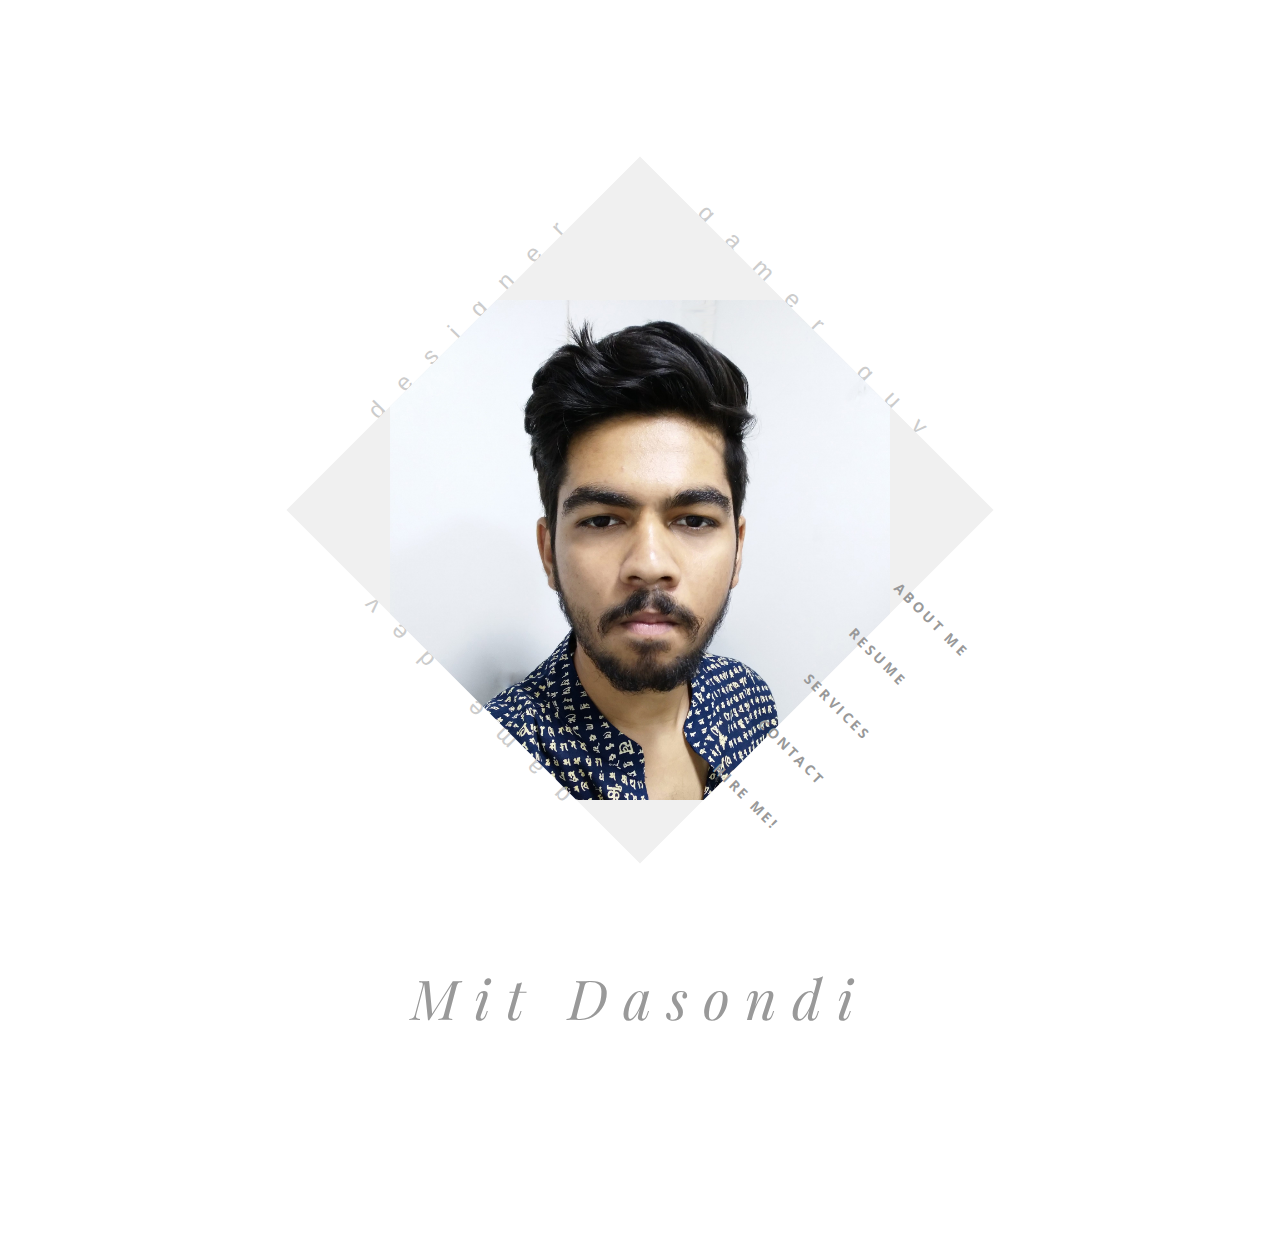
==== index.html @ fe257eea "web developement" ====
<!DOCTYPE html>
<html class='no-js' >

	<head>
		<meta charset="utf-8">
		<meta http-equiv="X-UA-Compatible" content="IE=edge">
		<meta name="viewport" content="width=device-width, initial-scale=1">
		<!-- The above 3 meta tags *must* come first in the head; any other head content must come *after* these tags -->
		<link rel="shortcut icon" type="image/ico" href="img/icon.ico"/>

		<title>Mit</title>

		<!--[if lt IE 9]>
		  <script src="//html5shim.googlecode.com/svn/trunk/html5.js"></script>
		<![endif]-->

		<link rel='stylesheet' type='text/css' href='bootstrap/css/bootstrap.min.css' >
		<link rel='stylesheet' type='text/css' href='css/ionicons.min.css' >

		<link rel='stylesheet' type='text/css' href='css/owl.carousel.css' >
		<link rel='stylesheet' type='text/css' href='css/owl.theme.css' >
		<link rel='stylesheet' type='text/css' href='css/owl.transitions.css' >
		<link rel='stylesheet' type='text/css' href='css/magnific-popup.css' >
		<link rel='stylesheet' type='text/css' href='css/style.css' >
		<link rel='stylesheet' type='text/css' href='css/color-default.css' >


	</head>

	<body>

		<!--=============================================================================
			Preloader
		===============================================================================-->
		<div id='preloader' >
			<div class='loader' >
				<img src='img/load.gif' alt='symp' >
			</div>
		</div>



		<!--=============================================================================
			Main Wrapper
		===============================================================================-->
		<div id='wrapper' >

			<!--=============================================================================
				Front Section
			===============================================================================-->
			<section class='front-section' >

				<div class='container' >


					<div class='transition-mask' ></div>


					<div class='front-person-img' >

						<!--person's image-->
						<img src='img/1.jpg' alt='Symp' >
						<!--/person's image-->

					</div>

					<!--person's titles-->
					<div class='front-person-titles' >

						<!--title1-->
						<span class='t1' >
							Designer
						</span>
						<!--/title1-->

						<!--title2-->
						<span class='t2' >
							Gamer guy
						</span>
						<!--/title2-->

						<!--title3-->
						<span class='t3' >
							game dev
						</span>
						<!--/title3-->

					</div>
					<!--/person's titles-->

					<nav class='front-person-links' >

						<!--
							navigation links, data-section attribute points towards the section with id to be opened.
						-->

						<ul>

							<li>
								<a href='#' data-section='about' >About Me</a>
							</li>

							<li>
								<a href='#' data-section='resume' >Resume</a>
							</li>

							<li>
								<a href='#' data-section='services' >Services</a>
							</li>

							<!--
							<li>
								<a href='#' data-section='portfolio' >Portfolio</a>
							</li>
						-->


							<li>
								<a href='tel:+919558655755' >Contact</a>
							</li>

							<li>
								<a href='mailto:mitdasondi@ymail.com' >Hire Me!</a>
							</li>

						</ul>

					</nav>



					<div class='front-heading text-center' >

						<h2>
							Mit Dasondi
						</h2>



					</div>


				</div>

			</section>
			<!--=============================================================================
				/Front Section
			===============================================================================-->

			<!--=============================================================================
				About Section
			===============================================================================-->
			<section id='about' class='about-section section' >

				<div class='basic-info section-block' >

					<div class='container' >

						<div class='section-header text-center' >

							<h2>Basic Info About Me</h2>

							<!--divider-->
							<div class='divider-draft center' ></div>
							<!--/divider-->


						</div>

						<div class='row' >

							<div class='col-md-4' >
								<div class='about-person-img' >

									<img src='img/1.jpg' alt='symp'>

								</div>

							</div>


							<div class='col-md-8 about-info' >




								<p>
									My primary object is to work in a challenging environment demanding all my skills and efforts where I can apply the knowledge, talents and ideas showing my integrity, honesty, commitment and excellence; participating enthusiastically in activities that promote the continuous success and learning.
								</p>

								<div class='clearfix' ></div>


								<ul class='info-list' >

									<li>
										<div class='inner' >
											<h4>Name</h4>
											<p>Mit Dasondi</p>
										</div>
									</li>
									<li>
										<div class='inner' >
											<h4>Age</h4>
											<p>21 Years</p>
										</div>
									</li>
									<li>
										<div class='inner' >
											<h4>Website</h4>
											<p>you are currently on!</p>
										</div>
									</li>
									<li>
										<div class='inner' >
											<h4>Hometown</h4>
											<p>Dharampur</p>
										</div>
									</li>



								</ul>

								<a href='mailto:mitdasondi@ymail' class='symp-btn' >Hire Me For Work</a>

								<a href='https://drive.google.com/file/d/1sa4VsZcx4-qO3NcAzPfPkveryilPaoWG/view?usp=sharing' class='symp-btn link-btn' ><i class='ion-ios-download' ></i>Download Resume</a>

							</div>



						</div>




					</div>


				</div>

				<div class='about-icons section-block' >

					<div class='container' >

						<div class='row' >

							<div class='col-md-3' >
								<div class='service' >

									<div class='icon' >
										<i class='ion-ios-lightbulb' ></i>
									</div>

									<div class='content' >

										<h4>Creative</h4>

										<p>

										</p>

									</div>

								</div>
							</div>

							<div class='col-md-3' >
								<div class='service' >

									<div class='icon' >
										<i class='ion-trophy' ></i>
									</div>

									<div class='content' >

										<h4>Winner</h4>

										<p>

										</p>

									</div>

								</div>
							</div>

							<div class='col-md-3' >
								<div class='service' >

									<div class='icon' >
										<i class='ion-ios-glasses' ></i>
									</div>

									<div class='content' >

										<h4>Smart</h4>

										<p>

										</p>

									</div>

								</div>
							</div>

							<div class='col-md-3' >
								<div class='service' >

									<div class='icon' >
										<i class='ion-ios-bolt' ></i>
									</div>

									<div class='content' >

										<h4>Powerful</h4>

										<p>

										</p>

									</div>

								</div>
							</div>



							<div class='col-md-3' >
								<div class='service' >

									<div class='icon' >
										<i class='ion-help-buoy' ></i>
									</div>

									<div class='content' >

										<h4>Helper</h4>

										<p>

										</p>

									</div>

								</div>
							</div>

							<div class='col-md-3' >
								<div class='service' >

									<div class='icon' >
										<i class='ion-happy' ></i>
									</div>

									<div class='content' >

										<h4>Intelligent</h4>

										<p>

										</p>

									</div>

								</div>
							</div>

							<div class='col-md-3' >
								<div class='service' >

									<div class='icon' >
										<i class='ion-ios-game-controller-b' ></i>
									</div>

									<div class='content' >

										<h4>Gamer</h4>

										<p>

										</p>

									</div>

								</div>
							</div>

							<div class='col-md-3' >
								<div class='service' >

									<div class='icon' >
										<i class='ion-ios-pulse-strong' ></i>
									</div>

									<div class='content' >

										<h4>Healthy</h4>

										<p>

										</p>

									</div>

								</div>
							</div>




						</div>


					</div>
				</div>

				<div class='funfacts-block section-block' data-stellar-background-ratio='.2' >



					<div class='container' >



						<div class='row' >

							<div class='col-md-3 col-sm-6 funfact' >
								<div class='content' >
									<h4>2</h4>
									<p>Awards Won</p>
								</div>
							</div>

							<div class='col-md-3 col-sm-6 funfact' >
								<div class='content' >
									<h4>4</h4>
									<p>Happy Customers</p>
								</div>
							</div>

							<div class='col-md-3 col-sm-6 funfact' >
								<div class='content' >
									<h4>6</h4>
									<p>Projects Done</p>
								</div>
							</div>

							<div class='col-md-3 col-sm-6 funfact' >
								<div class='content' >
									<h4>42+</h4>
									<p>Games Played</p>
								</div>
							</div>

						</div>

					</div>

				</div>



				<div class='footer bg-lightgray section-block' >

					<div class='container' >

						<div class='row' >

							<div class='col-xs-6 text-left' >
								<h4>Mit Dasondi</h4>
							</div>

							<div class='col-xs-6 text-right' >
								<ul class='footer-social' >
									<li>
										<a href='https://www.facebook.com/mit.dasondi.7' >
											<i class='ion-social-facebook' ></i>
										</a>
									</li>
									<li>
										<a href='https://twitter.com/Mit_dasondi' >
											<i class='ion-social-twitter' ></i>
										</a>
									</li>
									<li>
										<a href='https://www.linkedin.com/in/mit-d-528670113/' >

											<i class='ion-social-linkedin' ></i>
										</a>
									</li>
									<li>
										<a href='https://www.instagram.com/mitdasondi/' >
											<i class='ion-social-instagram' ></i>
										</a>
									</li>
								</ul>
							</div>

						</div>


					</div>

				</div>


			</section>
			<!--=============================================================================
				/About Section
			===============================================================================-->

			<!--=============================================================================
				Resume Section
			===============================================================================-->
			<section id='resume' class='resume-section section' >

				<div class='container' >
					<div class='row' >
						<div class='col-md-6 col-md-offset-3' >
							<div class='section-header text-center' >

								<h2 class='animate text-over-block' >My Resume</h2>

								<!--divider-->
								<div class='divider-draft center' ></div>
								<!--/divider-->


							</div>
						</div>
					</div>
				</div>

				<div class='timeline-block section-block' >
					<div class='container' >
						<ul class='timeline' >

							<li class='timeline-header' >
								<h4>Education</h4>
							</li>

							<li>

								<div class='timeline-desc' >

									<h4>2012</h4>

								</div>

								<div class='timeline-content' >

									<h4>Secondary School Education (10th)</h4>
									<span>Gujarat Secondary & Higher Secondary Board </span>

									<p>
										(85.69%)
									</p>

								</div>

							</li>

							<li class='inverse' >

								<div class='timeline-desc' >

									<h4>2015</h4>

								</div>

								<div class='timeline-content' >

									<h4>Higher Secondary Education (12th) </h4>
									<span>Gujarat Secondary & Higher Secondary Board </span>

									<p>
										 77.56 %
									</p>

								</div>

							</li>

							<li>

								<div class='timeline-desc' >

									<h4>2015 - curr.</h4>

								</div>

								<div class='timeline-content' >

									<h4>Bachelor's of Engineering</h4>
									<span>Gujarat Technological Technology University</span>

									<p>
										7.3 cgpa
									</p>

								</div>

							</li>


							<li class='timeline-header' >
								<h4>Experience</h4>
							</li>


							<li>

								<div class='timeline-desc' >

									<h4>2015</h4>

								</div>

								<div class='timeline-content' >

									<h4>Web Designer & Developer</h4>
									<a href='http://abhisheckfurniture.net16.net'>
									<span >abhishekfurniture.net16.net</span></a>

									<p>

									</p>

								</div>

							</li>

							<li class='inverse' >

								<div class='timeline-desc' >

									<h4>2016</h4>

								</div>

								<div class='timeline-content' >

									<h4>game designing</h4>
									<span>forsmallproject</span>

									<p>

									</p>

								</div>

							</li>

							<li>

								<div class='timeline-desc' >

									<h4>2017</h4>

								</div>

								<div class='timeline-content' >

									<h4>Graphic designing</h4>
									<span>@forsmallproject</span>

								<p>

								</p>

							</div>
						</li>

						<li class='inverse' >

							<div class='timeline-desc' >

								<h4>2017-2018</h4>

							</div>

							<div class='timeline-content' >

								<h4>Graphic Designing and video editing</h4>
								<span>for instagram pages</span>

								<p>

								</p>

							</div>

						</li>

						<li>

							<div class='timeline-desc' >

								<h4>2018</h4>

							</div>

							<div class='timeline-content' >

								<h4>T-shitrt designing</h4>
								<p>(graphic designing)</p>
								<span>for instagram page</span>

							<p>

							</p>

						</div>
					</li>

					<li class='inverse' >

						<div class='timeline-desc' >

							<h4>2018-2019</h4>

						</div>

						<div class='timeline-content' >

							<h4>Game designing and Development</h4>
							<p>for last year project on UE4!!!</p><span>also won the best project award of 2019 (Sarjan'19)</span>

							<p>

							</p>

						</div>

					</li>

					<li>
					<div class='timeline-desc' >

						<h4>2019(feb-may)</h4>

					</div>

					<div class='timeline-content' >

						<h4>graphic designing</h4>
						<p>Made posters and visiting cards for clients</p>
						<span>learningcurve of my minimal designs</span>

					<p>

					</p>

				</div>
			</li>

			<li class='inverse' >

				<div class='timeline-desc' >

					<h4>2019(jun-sep)</h4>

				</div>

				<div class='timeline-content' >

					<h4>Web designing and Development</h4>
					<p>currently hired for <a href="">Techcrest</a></p><span>at the edge of finishig my website!!</span>

					<p>

					</p>

				</div>

			</li>



							<!--changes-->

							<!-- here-->
						</ul>
					</div>
				</div>

				<div class='hobbies-block bg-lightgray section-block' >
					<div class='container' >

						<div class='section-header text-center' >
							<h2 class='animate text-over-block' >My Hobbies</h2>
							<!--divider-->
							<div class='divider-draft center' ></div>
							<!--/divider-->
						</div>

						<div class='row' >

							<div class='col-md-2 col-sm-4 col-xs-6' >

								<div class='hobby' >

									<div class='icon' >
										<i class='ion-ios-game-controller-b' ></i>
									</div>

									<h4>Gaming</h4>

								</div>

							</div>

							<div class='col-md-2 col-sm-4 col-xs-6' >

								<div class='hobby' >

									<div class='icon' >
										<i class='ion-ios-book' ></i>
									</div>

									<h4>Reading</h4>

								</div>

							</div>

							<div class='col-md-2 col-sm-4 col-xs-6' >

								<div class='hobby' >

									<div class='icon' >
										<i class='ion-ios-chatboxes' ></i>
									</div>

									<h4>Chat</h4>

								</div>

							</div>

							<div class='col-md-2 col-sm-4 col-xs-6' >

								<div class='hobby' >

									<div class='icon' >
										<i class='ion-ios-musical-notes' ></i>
									</div>

									<h4>Music</h4>

								</div>

							</div>

							<div class='col-md-2 col-sm-4 col-xs-6' >

								<div class='hobby' >

									<div class='icon' >
										<i class='ion-ios-color-filter' ></i>
									</div>

									<h4>Art stuff</h4>

								</div>

							</div>

							<div class='col-md-2 col-sm-4 col-xs-6' >

								<div class='hobby' >

									<div class='icon' >
										<i class='ion-mouse' ></i>
									</div>

									<h4>Scroll on internet</h4>

								</div>

							</div>



						</div>



					</div>
				</div>

				<div class='skills-block section-block' >

					<div class='container' >

						<div class='section-header text-center' >
							<h2 class='animate text-over-block' >My Skills</h2>

							<!--divider-->
							<div class='divider-draft center' ></div>
							<!--/divider-->

						</div>


						<div class='row' >

							<div class='col-md-6' >

								<div class='skill' >

									<h4>HTML/CSS</h4>

									<div class='skill-bar' data-percent='90' >
										<div class='bar' >
											<div class='percent' >90%</div>
										</div>
									</div>

								</div>

								<div class='skill' >

									<h4>php</h4>

									<div class='skill-bar' data-percent='50' >
										<div class='bar' >
											<div class='percent' >50%</div>
										</div>
									</div>

								</div>

								<div class='skill' >

									<h4>Game designing</h4>

									<div class='skill-bar' data-percent='70' >
										<div class='bar' >
											<div class='percent' >70%</div>
										</div>
									</div>

								</div>



							</div>

							<div class='col-md-6' >

								<div class='skill' >

									<h4>c c++ c#</h4>

									<div class='skill-bar' data-percent='70' >
										<div class='bar' >
											<div class='percent' >70%</div>
										</div>
									</div>

								</div>

								<div class='skill' >

									<h4>Graphic designing</h4>

									<div class='skill-bar' data-percent='85' >
										<div class='bar' >
											<div class='percent' >85%</div>
										</div>
									</div>

								</div>

								<div class='skill' >

									<h4>Leadership</h4>

									<div class='skill-bar' data-percent='95' >
										<div class='bar' >
											<div class='percent' >95%</div>
										</div>
									</div>

								</div>



							</div>



						</div>

					</div>

				</div>

				<div class='footer bg-lightgray section-block' >

					<div class='container' >

						<div class='row' >

							<div class='col-xs-6 text-left' >
								<h4>Mit Dasondi</h4>
							</div>

							<div class='col-xs-6 text-right' >
								<ul class='footer-social' >
									<li>
										<a href='https://www.facebook.com/mit.dasondi.7' >
											<i class='ion-social-facebook' ></i>
										</a>
									</li>
									<li>
										<a href='https://twitter.com/Mit_dasondi' >
											<i class='ion-social-twitter' ></i>
										</a>
									</li>
									<li>
										<a href='https://www.linkedin.com/in/mit-d-528670113/' >

											<i class='ion-social-linkedin' ></i>
										</a>
									</li>
									<li>
										<a href='https://www.instagram.com/mitdasondi/' >
											<i class='ion-social-instagram' ></i>
										</a>
									</li>
								</ul>
							</div>

						</div>


					</div>

				</div>


					</div>

				</div>


			</section>
			<!--=============================================================================
				/Resume Section
			===============================================================================-->


			<!--=============================================================================
				Services Section
			===============================================================================-->
			<section id='services' class='services-section section' >

				<div class='container' >
					<div class='row' >
						<div class='col-md-6 col-md-offset-3' >
							<div class='section-header main-title text-center' >

								<h2 class='animate text-over-block' >My Services</h2>

								<!--divider-->
								<div class='divider-draft center' ></div>
								<!--/divider-->

								<p>
									I provide <b>high quality</b> services. My services that I provide are listed below. Hope you will like them.
								</p>

							</div>
						</div>
					</div>
				</div>

				<div class='services-block section-block' >

					<div class='container' >

						<div class='row' >

							<div class='col-md-3' >
								<div class='service' >
									<div class='icon' >
										<i class='ion-ios-camera' ></i>
									</div>

									<div class='content' >

										<h4>Photography and video editing</h4>

										<p>

										</p>

									</div>
								</div>
							</div>

							<div class='col-md-3' >
								<div class='service' >
									<div class='icon' >
										<i class='ion-code' ></i>
									</div>

									<div class='content' >

										<h4>Coding</h4>

										<p>

										</p>

									</div>
								</div>
							</div>

							<div class='col-md-3' >
								<div class='service' >
									<div class='icon' >
										<i class='ion-ios-lightbulb' ></i>
									</div>

									<div class='content' >

										<h4>Creative graphic designing </h4>

										<p>

										</p>

									</div>
								</div>
							</div>

							<div class='col-md-3' >
								<div class='service' >
									<div class='icon' >
										<i class='ion-ios-monitor' ></i>
									</div>

									<div class='content' >

										<h4>Web Design and Development</h4>

										<p>

										</p>

									</div>
								</div>
							</div>

						</div>

						<div class='row' >

							<div class='col-md-3' >
								<div class='service' >
									<div class='icon' >
										<i class='ion-ios-game-controller-b' ></i>
									</div>

									<div class='content' >

										<h4>Game Designing and Development</h4>

										<p>

										</p>

									</div>
								</div>
							</div>

							<div class='col-md-3' >
								<div class='service' >
									<div class='icon' >
										<i class='ion-ios-speedometer-outline' ></i>
									</div>

									<div class='content' >

										<h4>UI/UX</h4>

										<p>

										</p>

									</div>
								</div>
							</div>

							<div class='col-md-3' >
								<div class='service' >
									<div class='icon' >
										<i class='ion-ios-lightbulb' ></i>
									</div>

									<div class='content' >

										<h4>Digital Art and character Drawing</h4>

										<p>

										</p>

									</div>
								</div>
							</div>

							<div class='col-md-3' >
								<div class='service' >
									<div class='icon' >
										<i class='ion-ios-information' ></i>
									</div>

									<div class='content' >

										<h4>sit back and talk about things ;)</h4>

										<p>

										</p>

									</div>
								</div>
							</div>

						</div>

					</div>

				</div>


				<div class='process-block bg-lightgray section-block' >
					<div class='container' >

						<div class='section-header text-center' >
							<h2>Work Process</h2>
							<!--divider-->
							<div class='divider-draft center' ></div>
							<!--/divider-->
						</div>

						<div class='row' >

							<div class='col-md-3' >

								<div class='process' >

									<div class='number' >
										<span>01</span>
									</div>

									<div class='content' >

										<h4>Design</h4>

										<p>

										</p>

									</div>

								</div>

							</div>

							<div class='col-md-3' >

								<div class='process' >

									<div class='number' >
										<span>02</span>
									</div>

									<div class='content' >

										<h4>Develop</h4>

										<p>

										</p>

									</div>

								</div>

							</div>

							<div class='col-md-3' >

								<div class='process' >

									<div class='number' >
										<span>03</span>
									</div>

									<div class='content' >

										<h4>Publish</h4>

										<p>

										</p>

									</div>

								</div>

							</div>

							<div class='col-md-3' >

								<div class='process last' >

									<div class='number' >
										<span>04</span>
									</div>

									<div class='content' >

										<h4>Enjoy</h4>

										<p>

										</p>

									</div>

								</div>

							</div>



						</div>

					</div>
				</div>



				<div class='footer bg-lightgray section-block' >

					<div class='container' >

						<div class='row' >

							<div class='col-xs-6 text-left' >
								<h4>Mit Dasondi</h4>
							</div>

							<div class='col-xs-6 text-right' >
								<ul class='footer-social' >
									<li>
										<a href='https://www.facebook.com/mit.dasondi.7' >
											<i class='ion-social-facebook' ></i>
										</a>
									</li>
									<li>
										<a href='https://twitter.com/Mit_dasondi' >
											<i class='ion-social-twitter' ></i>
										</a>
									</li>
									<li>
										<a href='https://www.linkedin.com/in/mit-d-528670113/' >

											<i class='ion-social-linkedin' ></i>
										</a>
									</li>
									<li>
										<a href='https://www.instagram.com/mitdasondi/' >
											<i class='ion-social-instagram' ></i>
										</a>
									</li>
								</ul>
							</div>

						</div>


					</div>

				</div>

			</section>
			<!--=============================================================================
				/Services Section
			===============================================================================-->


			<!--=============================================================================
				Portfolio Section
			===============================================================================-->
			<section id='portfolio' class='portfolio-section section' >

				<div class='portfolio-block section-block' >

					<div class='container' >

						<div class='row' >
							<div class='col-md-6 col-md-offset-3' >

								<div class='section-header text-center' >

									<h2 class='animate text-over-block' >Portfolio</h2>

									<!--divider-->
									<div class='divider-draft center' ></div>
									<!--/divider-->

									<p>
										Check out my works. :)
									</p>

								</div>

							</div>
						</div>

						<div id='portfolio-filters' >
							<ul>
								<li>
									<a href='#' data-group='all' class='active' >All</a>
								</li>
								<li>
									<a href='#' data-group='web' >Web</a>
								</li>
								<li>
									<a href='#' data-group='tech' >Tech</a>
								</li>
								<li>
									<a href='#' data-group='photography' >Photography</a>
								</li>
							</ul>
						</div>

						<div id='portfolio-grid' class='portfolio-items' >

							<div class='item' data-groups='["all","web","photography"]' >
								<div class='inner' >

									<img alt='symp' src='bw/2.jpg' >

									<div class='caption' >

										<div class='caption-inner' >

											<h4>Project Title</h4>

											<ul class='links' >

												<li>
													<a href='work.html' >
														<i class='ion-ios-plus-empty' ></i>
													</a>
												</li>

												<li>
													<a href='img/portfolio/1.jpg' class='image-link' >
														<i class='ion-ios-search' ></i>
													</a>
												</li>

											</ul>

										</div>


									</div>

								</div>
							</div>

							<div class='item' data-groups='["all","photography","tech"]' >
								<div class='inner' >

									<img alt='symp' src='bw/2.jpg' >

									<div class='caption' >

										<div class='caption-inner' >

											<h4>Project Title</h4>

											<ul class='links' >

												<li>
													<a href='work.html' >
														<i class='ion-ios-plus-empty' ></i>
													</a>
												</li>

												<li>
													<a href='img/portfolio/2.jpg' class='image-link' >
														<i class='ion-ios-search' ></i>
													</a>
												</li>

											</ul>

										</div>


									</div>

								</div>
							</div>

							<div class='item' data-groups='["all","web","tech"]' >
								<div class='inner' >

									<img alt='symp' src='bw/3.jpg' >

									<div class='caption' >

										<div class='caption-inner' >

											<h4>Project Title</h4>

											<ul class='links' >

												<li>
													<a href='work.html' >
														<i class='ion-ios-plus-empty' ></i>
													</a>
												</li>

												<li>
													<a href='img/portfolio/3.jpg' class='image-link' >
														<i class='ion-ios-search' ></i>
													</a>
												</li>

											</ul>

										</div>


									</div>

								</div>
							</div>

							<div class='item' data-groups='["all","web"]' >
								<div class='inner' >

									<img alt='symp' src='bw/4.jpg' >

									<div class='caption' >

										<div class='caption-inner' >

											<h4>Project Title</h4>

											<ul class='links' >

												<li>
													<a href='work.html' >
														<i class='ion-ios-plus-empty' ></i>
													</a>
												</li>

												<li>
													<a href='img/portfolio/4.jpg' class='image-link' >
														<i class='ion-ios-search' ></i>
													</a>
												</li>

											</ul>

										</div>


									</div>

								</div>
							</div>

							<div class='item' data-groups='["all","tech"]' >
								<div class='inner' >

									<img alt='symp' src='bw/5.jpg' >

									<div class='caption' >

										<div class='caption-inner' >

											<h4>Project Title</h4>

											<ul class='links' >

												<li>
													<a href='work.html' >
														<i class='ion-ios-plus-empty' ></i>
													</a>
												</li>

												<li>
													<a href='img/portfolio/5.jpg' class='image-link' >
														<i class='ion-ios-search' ></i>
													</a>
												</li>

											</ul>

										</div>


									</div>

								</div>
							</div>

							<div class='item' data-groups='["all","photography"]' >
								<div class='inner' >

									<img alt='symp' src='bw/6.jpg' >

									<div class='caption' >

										<div class='caption-inner' >

											<h4>Project Title</h4>

											<ul class='links' >

												<li>
													<a href='work.html' >
														<i class='ion-ios-plus-empty' ></i>
													</a>
												</li>

												<li>
													<a href='img/portfolio/6.jpg' class='image-link' >
														<i class='ion-ios-search' ></i>
													</a>
												</li>

											</ul>

										</div>


									</div>

								</div>
							</div>

							<div class='item' data-groups='["all","web"]' >
								<div class='inner' >

									<img alt='symp' src='bw/7.jpg' >

									<div class='caption' >

										<div class='caption-inner' >

											<h4>Project Title</h4>

											<ul class='links' >

												<li>
													<a href='work.html' >
														<i class='ion-ios-plus-empty' ></i>
													</a>
												</li>

												<li>
													<a href='img/portfolio/7.jpg' class='image-link' >
														<i class='ion-ios-search' ></i>
													</a>
												</li>

											</ul>

										</div>


									</div>

								</div>
							</div>

							<div class='item' data-groups='["all","tech"]' >
								<div class='inner' >

									<img alt='symp' src='bw/8.jpg' >

									<div class='caption' >

										<div class='caption-inner' >

											<h4>Project Title</h4>

											<ul class='links' >

												<li>
													<a href='work.html' >
														<i class='ion-ios-plus-empty' ></i>
													</a>
												</li>

												<li>
													<a href='img/portfolio/8.jpg' class='image-link' >
														<i class='ion-ios-search' ></i>
													</a>
												</li>

											</ul>

										</div>


									</div>

								</div>
							</div>

							<div class='item' data-groups='["all","photography"]' >
								<div class='inner' >

									<img alt='symp' src='bw/1.jpg' >

									<div class='caption' >

										<div class='caption-inner' >

											<h4>Black and white</h4>

											<ul class='links' >

												<li>
													<a href='work.html' >
														<i class='ion-ios-plus-empty' ></i>
													</a>
												</li>

												<li>
													<a href='bw/1.jpg' class='image-link' >
														<i class='ion-ios-search' ></i>
													</a>
												</li>

											</ul>

										</div>


									</div>

								</div>
							</div>



						</div>

					</div>

				</div>


								<div class='footer bg-lightgray section-block' >

									<div class='container' >

										<div class='row' >

											<div class='col-xs-6 text-left' >
												<h4>Mit Dasondi</h4>
											</div>

											<div class='col-xs-6 text-right' >
												<ul class='footer-social' >
													<li>
														<a href='https://www.facebook.com/mit.dasondi.7' >
															<i class='ion-social-facebook' ></i>
														</a>
													</li>
													<li>
														<a href='https://twitter.com/Mit_dasondi' >
															<i class='ion-social-twitter' ></i>
														</a>
													</li>
													<li>
														<a href='https://www.linkedin.com/in/mit-d-528670113/' >

															<i class='ion-social-linkedin' ></i>
														</a>
													</li>
													<li>
														<a href='https://www.instagram.com/mitdasondi/' >
															<i class='ion-social-instagram' ></i>
														</a>
													</li>
												</ul>
											</div>

										</div>


									</div>

								</div>
			</section>
			<!--=============================================================================
				/Portfolio Section
			===============================================================================-->







			<!--close button-->
			<div class='close-btn' >
				<span></span>
				<span></span>
			</div>
			<!--/close button-->


		</div>
		<!--=============================================================================
			/Main Wrapper
		===============================================================================-->


		<!--=============================================================================
			JavaScript Files
		===============================================================================-->
		<script src='js/jquery.min.js' ></script>
		<script src='js/jquery.stellar.min.js' ></script>
		<script src='js/modernizr.js' ></script>
		<script src='js/owl.carousel.min.js' ></script>
		<script src='js/jquery.shuffle.min.js' ></script>
		<script src='js/jquery.magnific-popup.min.js' ></script>
		<script src='js/validator.min.js' ></script>
		<script src='js/smoothscroll.js' ></script>
		<script src='js/script.js' ></script>



	</body>

</html>
---- css/style.css ----
/*=======================================================================
	
	Item Name 		|		Symp - Responsive One Page VCard/Resume Template
	
	Author Name		|		Noman Ali Samejo
	
-------------------------------------------------------------------------
	CSS Structure
-------------------------------------------------------------------------
	
	01- General CSS
	02- Preloader
	03- Front Section
	04- About Section
	05- Resume Section
	06- Services Section
	07- Blog Section
	08- Portfolio Section
	09- Contact Section
	10- Work Page
	11- Single Post Page
	12- Responsive CSS
	
	*Colors are in separate files.
	
=======================================================================*/






/*Importing Google Fonts */
@import url(https://fonts.googleapis.com/css?family=Raleway:400,700,600,300|Playfair+Display:700italic,400italic|Crimson+Text:400italic,600italic|Open+Sans:400,700);

/*=======================================================================
	General CSS
=======================================================================*/
*{
	margin:0;
	padding:0;
	outline:none;
	font-family: Open Sans, sans-serif;
}
h1, h2, h3, h4, h5, h6,
.h1, .h2, .h3, .h4, .h5, .h6{
	font-weight:bold;
	font-family: Raleway, sans-serif;
}
::-webkit-scrollbar{
	height:10px;
	width:10px;
	background:#FFF;
}
::-webkit-scrollbar-thumb{
	background:#BBB;
	border:solid 2px #FFF;
}
::-webkit-scrollbar-thumb:hover{
	background:#888;
}
::-moz-scrollbar{
	height:10px;
	width:10px;
	background:#FFF;
}
::-moz-scrollbar-thumb{
	background:#BBB;
	border:solid 2px #FFF;
}
::-moz-scrollbar-thumb:hover{
	background:#888;
}
img{
	max-width:100%;
}
.parallax{
	background-size:cover;
}
body.section-show{
	overflow:hidden;
}
body a.close-btn,
body.section-show .close-btn{
	opacity:1;
	z-index:100;
	-webkit-transition:opacity .4s 1.2s ease, background .3s ease;
	-moz-transition:opacity .4s 1.2s ease, background .3s ease;
	transition:opacity .4s 1.2s ease, background .3s ease;
	overflow:hidden;
}
.close-btn{
	position:fixed;
	height:64px;
	width:64px;
	cursor:pointer;
	display:block;
	top:18px;
	right:18px;
	opacity:0;
	z-index:-99;
}
.close-btn > span{
	height:3px;
	width:40px;
	background:#BBB;
	position:absolute;
	top:50%;
	left:50%;
	margin-left:-20px;
	margin-top:-1.5px;
}
.close-btn > span:before{
	content: ' ';
	position:absolute;
	top:0;
	width:0;
	height:inherit;
	background:#B7A389;
}
.close-btn > span:nth-of-type(1){
	-webkit-transform:rotate(45deg);
	-moz-transform:rotate(45deg);
	-ms-transform:rotate(45deg);
	-o-transform:rotate(45deg);
	transform:rotate(45deg);
}
.close-btn > span:nth-of-type(2){
	-webkit-transform:rotate(-45deg);
	-moz-transform:rotate(-45deg);
	-ms-transform:rotate(-45deg);
	-o-transform:rotate(-45deg);
	transform:rotate(-45deg);
}
.close-btn > span:nth-of-type(1):before{
	left:0;
}
.close-btn > span:nth-of-type(2):before{
	right:0;
}
.close-btn:hover > span{
	background:transparent;
}
.close-btn:hover > span:before{
	-webkit-transition:all .3s ease;
	-moz-transition:all .3s ease;
	transition:all .3s ease;
	width:100%;
}
.close-btn:hover > span:nth-of-type(2):before{
	-webkit-transition-delay:.3s;	
	-moz-transition-delay:.3s;	
	transition-delay:.3s;	
}
.section-header h2{
	font-size:32px;
	letter-spacing:6px;
	color:#333;
	margin-top:0;
	margin-bottom:35px;
	font-weight:300;
}
.section-header p{
	margin-top:30px;
	line-height:1.7em;
	color:#8A8A8A;
	font-size:16px;
}
#wrapper{
	overflow-x:hidden;
}
.front-section{
	background:#FFF;
}
.section{
	position:fixed;
	left:0;
	right:0;
	top:0;
	bottom:0;
	border:solid 4px #BBB;
	padding-top:100px;
	z-index:-9;
	background:#FFF;
	overflow-y:auto;
	opacity:0;
	visibility:hidden;
	transition: all .3s ease;
}
body.section-show .section.active{
	-webkit-transition:opacity .4s 1.2s ease;
	-moz-transition:opacity .4s 1.2s ease;
	transition:opacity .4s 1.2s ease;
	z-index:99;
	opacity:1;
	visibility:visible;
}
.bg-lightgray{
	background:#F5F5F5;
}
.footer{
	padding:30px 0;
	background:#FFF;
	border-top:solid 1px #F0F0F0;
}
.footer h4{
	font-size:18px;
	letter-spacing:4px;
	margin:0;
	margin-top:3.5px;
	font-style:italic;
	font-family:'Playfair Display', serif;
	color:#999;
}
.footer-social{
	margin:0;
	padding:0;
	list-style:none;
	font-size:0;
}
.footer-social > li{
	display:inline-block;
	*display:inline;
	*zoom:1;
	margin-left:30px;
}
.footer-social > li > a{
	text-decoration:none;
	height:26px;
	width:26px;
	line-height:26px;
	vertical-align:middle;
	-webkit-transform:rotate(45deg);
	-moz-transform:rotate(45deg);
	-ms-transform:rotate(45deg);
	-o-transform:rotate(45deg);
	transform:rotate(45deg);
	-webkit-transition:all .3s ease-in-out;
	-moz-transition:all .3s ease-in-out;
	transition:all .3s ease-in-out;
	display:block;
	text-align:center;
	color:#BBB;
	background:#F0F0F0;
	font-size:0;
}
.footer-social > li > a > i{
	-webkit-transform:rotate(-45deg);
	-moz-transform:rotate(-45deg);
	-ms-transform:rotate(-45deg);
	-o-transform:rotate(-45deg);
	transform:rotate(-45deg);
	display:inline-block;
	*display:inline;
	*zoom:1;
	line-height:inherit;
	width:inherit;
	height:inherit;
	vertical-align:middle;
}
.footer-social > li > a > i:before{
	font-size:14px;
	line-height:1em;
	vertical-align:middle;
}
.footer-social > li > a:hover{
	background:#B7A389;
	color:#FFF;
}
.section-block > .container,
.section-block{
	position:relative;
}
.section-block{
	overflow:hidden;
}

/*=======================================================================
	Preloader
=======================================================================*/
.js #preloader{
	position:fixed;
	top:0;
	left:0;
	right:0;
	bottom:0;
	background:#FFF;
	z-index:199;
	-webkit-transition:all .5s ease;
	-moz-transition:all .5s ease;
	transition:all .5s ease;
}
.js #preloader .loader{
	position:absolute;
	top:50%;
	left:50%;
	-webkit-transform:translate(-50%, -50%);	
	-moz-transform:translate(-50%, -50%);	
	-ms-transform:translate(-50%, -50%);	
	-o-transform:translate(-50%, -50%);	
	transform:translate(-50%, -50%);	
}
.js body.loaded #preloader{
	-webkit-transform:scale(.6) translateY(-100%);
	-moz-transform:scale(.6) translateY(-100%);
	-ms-transform:scale(.6) translateY(-100%);
	-o-transform:scale(.6) translateY(-100%);
	transform:scale(.6) translateY(-100%);
	opacity:0;
	visibility:hidden;
	z-index:-1;
}
.no-js #preloader{
	display:none;
}

.divider-draft{
	position:relative;
	height:2px;
	background:#333;
	width:40px;
	display:block;
	margin:15px 0;
}
.divider-draft:before,
.divider-draft:after{
	content: ' ';
	width:25px;
	height:1px;
	background:#333;
	position:absolute;
	left:0;
}
.divider-draft.center{
	margin:auto;
}
.divider-draft.center:before,
.divider-draft.center:after{
	right:0;
	margin:auto;
}
.divider-draft:before{
	top:-6px;
}
.divider-draft:after{
	bottom:-6px;
}

/*=======================================================================
	Front Section
=======================================================================*/
body.section-show .transition-mask{
	position:absolute;
	top:260px;
	height:500px;
	width:500px;
	left:0;
	right:0;
	margin:auto;
	z-index:22;
	transform:rotate(45deg);
	overflow:hidden;
	-webkit-animation: fill2 .8s .4s both ease;
	-moz-animation: fill2 .8s .4s both ease;
	animation: fill2 .8s .4s both ease;
}
body .transition-mask:before{
	content: ' ';
	position:absolute;
	bottom:0;
	right:0;
	height:100%;
	width:100%;
}
body.section-show .transition-mask:before{
	-webkit-animation: fill .4s both ease;
	-moz-animation: fill .4s both ease;
	animation: fill .4s both ease;
	background:#CCC;
}

@-webkit-keyframes fill2{
	0%{
		transform:rotate(45deg);
	}
	100%{
		z-index:50;
		transform:rotate(0deg);
		height:100%;
		width:100%;
		top:0;
		bottom:auto;
	}
}
@keyframes fill2{
	0%{
		-webkit-transform:rotate(45deg);
		-moz-transform:rotate(45deg);
		-ms-transform:rotate(45deg);
		-o-transform:rotate(45deg);
		transform:rotate(45deg);
	}
	100%{
		z-index:50;
		-webkit-transform:rotate(0deg);
		-moz-transform:rotate(0deg);
		-ms-transform:rotate(0deg);
		-o-transform:rotate(0deg);
		transform:rotate(0deg);
		height:100%;
		width:100%;
		top:0;
		bottom:auto;
	}
}



@-webkit-keyframes fill{
	0%{
		width:0%;
	}
	100%{
		width:100%;
	}
}

@keyframes fill{
	0%{
		width:0%;
	}
	100%{
		width:100%;
	}
}



.front-section{
	padding-top:60px;
	padding-bottom:200px;
	position:relative;
}
.front-heading{
	text-align:center;
	margin-top:190px;
}
.front-heading > h2{
	font-size:55px;
	font-weight:lighter;
	letter-spacing:15px;
	position:relative;
	position:relative;
	line-height:1em;
	display:inline-block;
	*display:inline;
	*zoom:1;
	z-index:10;
	color:#999;
	font-family: 'Playfair Display', serif;
	font-style:italic;
}

.front-person-img{
	width:500px;
	height:500px;
	overflow:hidden;
	background:#F0F0F0;
	position:relative;
	z-index:15;
	-webkit-transition:height .5s .3s ease, transform .5s .8s ease;
	-moz-transition:height .5s .3s ease, transform .5s .8s ease;
	transition:height .5s .3s ease, transform .5s .8s ease;
	margin:200px auto;
	margin-bottom:0;
	-webkit-transform:rotate(45deg);
	-moz-transform:rotate(45deg);
	-ms-transform:rotate(45deg);
	-o-transform:rotate(45deg);
	transform:rotate(45deg);
	border-radius:0;
}
.front-person-img > img{
	max-width:100%;
	vertical-align:bottom;
	-webkit-transform:rotate(-45deg) translateY(40px);
	-moz-transform:rotate(-45deg) translateY(40px);
	-ms-transform:rotate(-45deg) translateY(40px);
	-o-transform:rotate(-45deg) translateY(40px);
	transform:rotate(-45deg) translateY(40px);
}

.front-person-titles{
	position:relative;
	z-index:10;
	height:500px;
	width:500px;
	margin:auto;
	margin-top:-500px;
	-webkit-transform:rotate(45deg);
	-moz-transform:rotate(45deg);
	-ms-transform:rotate(45deg);
	-o-transform:rotate(45deg);
	transform:rotate(45deg);
}
.front-person-titles > span{
	position:absolute;
	z-index:5;
	display:block;
	width:100%;
	font-family:Hind, sans-serif;
	color:#CCC;
	text-align:center;
	font-size:24px;
	letter-spacing:25px;
	line-height:1em;
	text-transform:lowercase;
}
.front-person-titles > .t1{
	left:5px;
	bottom:0;
	-webkit-transform:rotate(-90deg) translateY(-100%);
	-moz-transform:rotate(-90deg) translateY(-100%);
	-ms-transform:rotate(-90deg) translateY(-100%);
	-o-transform:rotate(-90deg) translateY(-100%);
	transform:rotate(-90deg) translateY(-100%);
	-webkit-transform-origin:0% 0%;
	-moz-transform-origin:0% 0%;
	-ms-transform-origin:0% 0%;
	-o-transform-origin:0% 0%;
	transform-origin:0% 0%;
}
.front-person-titles > .t2{
	top:5px;
	left:0;
	-webkit-transform:translateY(-100%);
	-moz-transform:translateY(-100%);
	-ms-transform:translateY(-100%);
	-o-transform:translateY(-100%);
	transform:translateY(-100%);
}
.front-person-titles > .t3{
	left:0;
	bottom:5px;
	-webkit-transform:translateY(100%) rotate(180deg);
	-moz-transform:translateY(100%) rotate(180deg);
	-ms-transform:translateY(100%) rotate(180deg);
	-o-transform:translateY(100%) rotate(180deg);
	transform:translateY(100%) rotate(180deg);
}


.front-person-links{
	margin:auto;
	width:500px;
	height:500px;
	margin-top:-500px;
	z-index:25;
	-webkit-transform: rotate(45deg);
	-moz-transform: rotate(45deg);
	-ms-transform: rotate(45deg);
	-o-transform: rotate(45deg);
	transform: rotate(45deg);
	position:relative;
}

.front-person-links > ul > li{
	display:block;
}
.front-person-links > ul{
	font-size:0;
	z-index:99;
	position:absolute;
	text-align:left;
	white-space:nowrap;
	left:100%;
	top:50%;
	-webkit-transform:translateY(-50%);
	-moz-transform:translateY(-50%);
	-ms-transform:translateY(-50%);
	-o-transform:translateY(-50%);
	transform:translateY(-50%);
	margin:0;
	padding:0;
	list-style:none;
	margin-left:-15px;
}
.front-person-links > ul > li > a{
	font-weight:bold;
	display:block;
	font-size:14px;
	padding:25px 0;
	cursor:pointer;
	-webkit-transition:all .3s ease;
	-moz-transition:all .3s ease;
	transition:all .3s ease;
	position:relative;
	color:#999;
	text-align:left;
	text-transform:uppercase;
	letter-spacing:3px;
	text-decoration:none;
	line-height:1em;
}
.front-person-links > ul > li > a:before,
.front-person-links > ul > li > a:after{
	content: ' ';
	height:6px;
	width:15px;
	background:#CCC;
	display:inline-block;
	*display:inline;
	*zoom:1;
	vertical-align:middle;
	margin-right:15px;
	font-size:0;
	-webkit-transition:all .3s ease;
	-moz-transition:all .3s ease;
	transition:all .3s ease;
	display:none;
}
.front-person-links > ul > li > a:after{
	margin-left:15px;
	margin-right:0;
	display:none;
}
.front-person-links > ul > li > a:hover{
	color:#B7A389;
}
.front-person-links > ul > li > a:hover:after,
.front-person-links > ul > li > a:hover:before{
	width:25px;
	background:#999;
}


/*=======================================================================
	About Section
=======================================================================*/
.about-section{
	padding-top:0;
}
.about-icons{
	padding-top:110px;
	padding-bottom:0px;
}
.basic-info{
	padding-top:100px;
	padding-bottom:100px;
	position:relative;
	border-bottom:solid 1px #F0F0F0;
}
.basic-info .section-header{
	margin-bottom:80px;
}
.about-info > p{
	line-height:1.8em;
	margin-top:-.4em;
}
.about-person-img{
	text-align:center;
}
.about-person-img > img{
	max-width:100%;
}
.info-list{
	list-style:none;
	padding:0;
	margin:0;
	position:relative;
	z-index:10;
	margin-top:20px;
	margin-bottom:60px;
}
.info-list:before,
.info-list:after{
	content:' ';
	display:table;
}
.info-list:after{
	clear:both;
}
.info-list > li{
	margin-bottom:20px;
	float:left;
	width:25%;
}
.info-list > li > .inner{
	padding:15px 0;
}
.info-list > li > *{
	line-height:1em;
	margin:0;
}
.info-list > li > .inner > h4{
	font-size:13px;
	letter-spacing:4px;
	margin-right:16px;
	margin-bottom:8px;
	display:block;
	color:#333;
}
.info-list > li > .inner > p{
	font-size:16px;
	color:#777;
	display:block;
}
.funfacts-block{
	padding-top:60px;
	padding-bottom:20px;
	background-image:url(../img/bg-funfacts.jpg);
	background-size:cover;
	background-attachment:fixed;
}
.funfact{
	position:relative;
	text-align:center;
	margin-bottom:40px;
}
.funfact:after{
	content: ' ';
	position:absolute;
	height:16px;
	width:16px;
	right:-10px;
	top:50%;
	margin-top:-10px;
	border:solid 1px #FFF;
	-webkit-transform:rotate(45deg);
	-moz-transform:rotate(45deg);
	-ms-transform:rotate(45deg);
	-o-transform:rotate(45deg);
	transform:rotate(45deg);
	opacity:.4;
	filter:Alpha(opacity=40);
}
.funfact:last-of-type:after{
	display:none;
}
@media (max-width: 992px){
	.funfact:nth-of-type(2):after{
		display:none;
	}	
}
@media (max-width: 768px){
	.funfact:after{
		display:none;
	}	
}

.funfact > .content > h4{
	margin:0;
	color:#FFF;
	font-size:55px;
	margin-bottom:5px;
}
.funfact > .content > p{
	color:#FFF;
	letter-spacing:2px;
	margin-bottom:0;
	font-size:13px;
	opacity:.8;
}
.testimonials-block{
	padding:100px 0;
}
.testimonials-block .section-header{
	margin-bottom:45px;
}
.testimonials-slider{
	position:relative;
}
.testimonial{
	text-align:center;
}
.testimonial > p{
	font-size:22px;
	line-height:1.6em;
	color:#777;
	font-family:crimson text, serif;
	font-weight:lighter;
	font-style:italic;
}
.testimonial > .author{
	margin-top:45px;
}
.testimonial > .author > h4{
	margin:0;
	text-transform:uppercase;
	letter-spacing:2px;
	font-size:14px;
}
.testimonial > .author > p{
	color:#777;
}
.testimonials-slider .owl-controls{
	margin-top:27px;
}
.testimonials-slider .owl-controls > .owl-pagination > .owl-page > span{
	height:16px;
	width:16px;
	border-radius:0;
	border:solid 1px #B7A389;
	-webkit-transform:rotate(-45deg);
	-moz-transform:rotate(-45deg);
	-ms-transform:rotate(-45deg);
	-o-transform:rotate(-45deg);
	transform:rotate(-45deg);
	margin:11px;
	background:transparent;
	opacity:.6;
	-webkit-transition:all .3s ease;
	-moz-transition:all .3s ease;
	transition:all .3s ease;
}
.testimonials-slider .owl-controls > .owl-pagination > .owl-page.active > span,
.testimonials-slider .owl-controls > .owl-pagination > .owl-page:hover > span{
	background:#B7A389;
	opacity:.8;
}
.testimonials-slider .owl-controls > .owl-pagination > .owl-page.active > span{
	opacity:1;
}
/*=======================================================================
	Resume Section
=======================================================================*/
.timeline-block{
	padding-bottom:100px;
}
.timeline-block .timeline{
	padding-bottom:90px;
	margin-top:100px;
}
.timeline{
	position:relative;
	list-style:none;
	margin:0;
}
.timeline:before{
	content: ' ';
	position:absolute;
	top:0;
	left:50%;
	margin-left:-1px;
	height:100%;
	width:2px;
	background:#BBB;
	border-radius: 0 0 5px 5px;
}
.timeline > li:before,
.timeline > li:after{
	content: ' ';
	display:table;
}
.timeline > li:after{
	clear:both;
}
.timeline > li > .timeline-desc{
	float:right;
}
.timeline > li > .timeline-desc > h4{
	font-size:14px;
	letter-spacing:2px;
	margin-top:0;
}
.timeline > li > .timeline-content{
	float:left;
	text-align:right;
	position:relative;
}
.timeline > li.inverse > .timeline-content{
	float:right;
	text-align:left;
}
.timeline > li.inverse > .timeline-desc{
	float:left;
	text-align:right;
}
.timeline > li{
	margin:70px 0;
	position:relative;
}
.timeline > li:not(.timeline-header):before{
	content: ' ';
	position:absolute;
	top:0;
	left:50%;
	height:11px;
	width:11px;
	-webkit-transform:translateX(-50%) rotate(45deg);
	-moz-transform:translateX(-50%) rotate(45deg);
	-ms-transform:translateX(-50%) rotate(45deg);
	-o-transform:translateX(-50%) rotate(45deg);
	transform:translateX(-50%) rotate(45deg);
	background:#B7A389;
}
.timeline > li > div{
	width:50%;
	padding:0 35px;
}
.timeline > li > .timeline-content > h4{
	margin-top:0;
	margin-bottom:7px;
	letter-spacing:2px;
	font-size:20px;
}
.timeline > li > .timeline-content > span{
	display:block;
	margin-bottom:15px;
	color:#BBB;
}
.timeline > li > .timeline-content > p{
	margin:0;
	line-height:1.7em;
	color:#777;
}
.timeline > li.timeline-header{
	background:#FFF;
	position:relative;
	z-index:10;
	text-align:center;
	margin-bottom:100px;
	margin-top:100px;
}
.timeline > li.timeline-header > h4{
	font-weight:bold;
	text-transform:uppercase;
	font-size:16px;
	display:inline-block;
	*display:inline;
	*zoom:1;
	position:relative;
	margin:0;
	letter-spacing:4px;
}
.timeline > li.timeline-header:first-of-type{
	margin-top:0;
}
.timeline > li.timeline-header > h4:before,
.timeline > li.timeline-header > h4:after{
	content: ' ';
	display:block;
	height:2px;
	background:#BBB;
	margin:0 -5px;
	margin-top:8px;
}
.timeline > li.timeline-header > h4:before{
	margin-top:0;
	margin-bottom:8px;
}
@media (max-width:992px){
	.timeline > li:before,
	.timeline:before{
		display:none;
	}
	.timeline > li > .timeline-desc{
		opacity:.5;
		text-align:right;
		float:left;
	}
	.timeline > li.inverse > .timeline-desc{
		text-align:left;
		float:right;
	}
	.timeline > li > div{
		width:85%;
		float:none;
		display:block;
		margin-left:auto;
		margin-right:auto;
	}
	.timeline > li > .timeline-content{
		text-align:right;
	}
}
.hobbies-block{
	padding-top:100px;
	padding-bottom:30px;
}
.hobbies-block .section-header{
	margin-bottom:100px;
}
.hobby{
	position:relative;
	text-align:center;
	margin-bottom:70px;
	-webkit-transition:all .3s ease-in-out;
	-moz-transition:all .3s ease-in-out;
	transition:all .3s ease-in-out;
}
.hobby > .icon{
	font-size:0;
	background:#B7A389;
	color:#FFF;
	-webkit-transform:rotate(45deg);
	-moz-transform:rotate(45deg);
	-ms-transform:rotate(45deg);
	-o-transform:rotate(45deg);
	transform:rotate(45deg);
	width:80px;
	height:80px;
	line-height:80px;
	margin:auto;
	margin-bottom:40px;
	-webkit-transition:all .3s ease-in-out;
	-moz-transition:all .3s ease-in-out;
	transition:all .3s ease-in-out;
	position:relative;
	top:0;
}
.hobby:hover > .icon{
	top:-15px;
}
.hobby > .icon > i{
	display:block;
	height:inherit;
	width:inherit;
	line-height:inherit;
	text-align:center;
	-webkit-transform:rotate(-45deg);
	-moz-transform:rotate(-45deg);
	-ms-transform:rotate(-45deg);
	-o-transform:rotate(-45deg);
	transform:rotate(-45deg);
}
.hobby > .icon > i:before{
	vertical-align:middle;
	font-size:45px;
	line-height:1em;
}
.hobby > h4{
	font-size:18px;
	letter-spacing:2px;
	margin-top:0;
	margin-top:2px;
}
.skills-block{
	padding:100px 0;
	padding-bottom:40px;
}
.skills-block .section-header{
	margin-bottom:80px;
}
.skill{
	position:relative;
	margin-bottom:60px;
}
.skill > h4{
	font-size:14px;
	margin-top:0;
	margin-bottom:5px;
	letter-spacing:2px;
	color:#B7A389;
}
.skill > .skill-bar{
	height:10px;
	background:#F0F0F0;
}
.skill > .skill-bar > .bar{
	background:#888;
	height:100%;
	width:0;
	position:relative;
}
.skill > .skill-bar > .bar > .percent{
	position:absolute;
	padding:4px 7px;
	background:#888;
	color:#FFF;
	bottom:100%;
	right:0;
	font-size:11px;
	margin-bottom:10px;
}
.skill > .skill-bar > .bar > .percent:after{
	content: ' ';
	position:absolute;
	border-bottom:solid 7px transparent;
	border-right:solid 7px #888;
	bottom:-7px;
	right:0;
}

/*=======================================================================
	Services Section
=======================================================================*/
.services-section .main-title{
	margin-bottom:80px;
}
.services-block{
	padding-top:50px;
	padding-bottom:0;
	border-bottom:solid 1px #F0F0F0;
}
.service{
	position:relative;
	text-align:center;
	margin-bottom:120px;
}
.service > .icon{
	-webkit-transform:rotate(45deg);
	-moz-transform:rotate(45deg);
	-ms-transform:rotate(45deg);
	-o-transform:rotate(45deg);
	transform:rotate(45deg);
	height:90px;
	width:90px;
	line-height:90px;
	vertical-align:middle;
	text-align:center;
	margin:auto;
	-webkit-transition:all .3s ease-in-out;
	-moz-transition:all .3s ease-in-out;
	transition:all .3s ease-in-out;
	font-size:0;
	background:#B7A389;
	color:#FFF;
	position:relative;
	top:0;
}
.service:hover > .icon{
	top:-15px;
}
.service > .icon > i:before{
	line-height:1em;
	vertical-align:middle;
	font-size:45px;
}
.service > .icon > i{
	display:inline-block;
	line-height:inherit;
	height:inherit;
	width:inherit;
	-webkit-transform:rotate(-45deg);
	-moz-transform:rotate(-45deg);
	-ms-transform:rotate(-45deg);
	-o-transform:rotate(-45deg);
	transform:rotate(-45deg);
}
.service > .content > h4{
	font-size:20px;
	margin-top:50px;
	margin-bottom:8px;
	letter-spacing:2px;
}
.service > .content > p{
	line-height:1.6em;
	color:#777;
}
.pricing-block{
	padding:120px 0;
}
.pricing-block .section-header{
	margin-bottom:90px;
}
.pricing-table{
	max-width:300px;
	margin:auto;
	background:#F4F4F4;
	padding:35px 0;
	-webkit-transition:all .3s ease;
	-moz-transition:all .3s ease;
	transition:all .3s ease;
}
.pricing-table > .header > h4{
	font-size:18px;
	text-transform:uppercase;
	margin:0;
}
.pricing-table > .header > .price{
	margin-bottom:30px;
	margin-top:30px;
}
.pricing-table > .header > .price > span{
	display:inline-block;
	*display:inline;
	*zoom:1;
	line-height:1em;
}
.pricing-table > .header > .price > .currency{
	vertical-align:top;
	margin-top:12px;
}
.pricing-table > .header > .price > .amount{
	font-weight:bold;
	font-size:80px;
}
.pricing-table > .header > .price > .period{
	text-transform:uppercase;
	letter-spacing:2px;
	font-size:12px;
}
.pricing-table > .table-items{
	list-style:none;
	padding:0;
	margin:0;
	margin-top:25px;
	margin-bottom:30px;
}
.pricing-table > .table-items > li{
	padding:10px 0;
}

.pricing-table > .table-btn{
	padding:11px 22px;
	background:#333;
	color:#FFF;
	text-decoration:none;
	display:inline-block;
	*display:inline;
	*zoom:1;
	-webkit-transition:all .3s ease;
	-moz-transition:all .3s ease;
	transition:all .3s ease;
}
.pricing-table > .table-btn:hover{
	background:#B7A389;
}
.process-block{
	padding:100px 0;
}
.process-block .section-header{
	margin-bottom:80px;
}
.process{
	position:relative;
}
.process > .number{
	font-size:16px;
	font-weight:bold;
	display:inline-block;
	*display:inline;
	*zoom:1;
	line-height:1em;
	margin-bottom:15px;
	position:relative;
	-webkit-transform:rotate(45deg);
	-moz-transform:rotate(45deg);
	-ms-transform:rotate(45deg);
	-o-transform:rotate(45deg);
	transform:rotate(45deg);
	border:solid 1px #B7A389;
	-webkit-transition:all .3s ease-in-out;
	-moz-transition:all .3s ease-in-out;
	transition:all .3s ease-in-out;
	color:#B7A389;
}
.process:hover > .number{
	color:#FFF;
	background:#B7A389;
}
.process > .number > span{
	transform:rotate(-45deg);
	display:block;
	height:28px;
	width:28px;
	line-height:28px;
	text-align:center;
	position:relative;
}
.process > .number > span:before{
	content: ' ';
	border-top:solid 8px transparent;
	border-bottom:solid 8px transparent;
	border-left:solid 8px #B7A389;
	position:absolute;
	top:50%;
	margin-top:-8px;
	right:-43px;
}
.process.last > .number > span:before{
	border:solid 4px #B7A389;
	margin-top:-4px;
}
.process > .number > span:after{
	content: ' ';
	position:absolute;
	height:2px;
	background:#B7A389;
	width:30px;
	right:-35px;
	top:50%;
	margin-top:-1px;
}
.process > .content > h4{
	font-size:20px;
	letter-spacing:2px;
	margin-bottom:15px;
}
.process > .content > p{
	line-height:1.7em;
	color:#777;
}
/*=======================================================================
	Blog Section
=======================================================================*/
.posts-block{
	padding:90px 0;
}
.posts-block .section-header{
	margin-bottom:60px;
}
.post{
	position:relative;
	margin-bottom:60px;
}
.post > .media > img{
	max-width:100%;
}
.post > .content{
	margin-top:25px;
}
.post > .content > h4{
	font-size:24px;
	margin-top:0;
	margin-bottom:8px;
}
.post > .content > h4 > a{
	color:inherit;
	text-decoration:none;
	-webkit-transition:all .3s ease;
	-moz-transition:all .3s ease;
	transition:all .3s ease;
}
.post > .content > h4 > a:hover{
	color:#B7A389;
}
.post > .content > p{
	line-height:1.8em;
	color:#777;
	margin-bottom:22px;
}
.post .post-icons{
	position:relative;
	margin:0;
	padding:0;
	font-size:0;
	margin-bottom:22px;
}
.post .post-icons > li{
	display:inline-block;
	*display:inline;
	*zoom:1;
	font-size:14px;
	color:#777;
	padding-right:20px;
}
.post .post-icons > li > i{
	margin-right:5px;
}
.post .read-more{
	color:#333;
	text-decoration:none;
	display:inline-block;
	*display:inline;
	*zoom:1;
}
.post .read-more:hover{
	color:#B7A389;
}
.post .read-more > i{
	vertical-align:middle;
	font-size:1.5em;
	margin-left:8px;
	position:relative;
}
.post-more{
	text-align:center;
	margin-bottom:50px;
}
.post-more .more-link,
body .symp-btn{
	display:inline-block;
	*display:inline;
	*zoom:1;
	padding:12px 22px;
	background:#333;
	color:#FFF;
	-webkit-transition:all .3s ease;
	-moz-transition:all .3s ease;
	transition:all .3s ease;
	border:none;
	text-decoration:none !important;
}
.post-more .more-link:hover,
.symp-btn:hover{
	background:#B7A389;
	color:#FFF;
}
.symp-btn.link-btn{
	background:transparent;
	color:#999;
}
.symp-btn.link-btn > i{
	margin-right:8px;
}
.symp-btn.link-btn:hover{
	color:#333;
	background:transparent;
}
.sidebar{
	position:relative;
}

@media(min-width: 992px){
	.sidebar{
		padding-left:40px;
	}
}
.search-box{
	position:relative;
}
.search-box > .search-input{
	display:block;
	width:100%;
	border:none;
	padding:0 9px;
	height:40px;
	line-height:40px;
	padding-right:47px;
	background:#F0F0F0;
	border:solid 1px #F0F0F0;
	-webkit-transition:all .3s ease;
	-moz-transition:all .3s ease;
	transition:all .3s ease;
}
.search-box > .search-input:focus{
	background:#FFF;
}
.search-box > .search-btn{
	position:absolute;
	top:0;
	right:0;
	height:40px;
	width:40px;
	line-height:40px;
	background:#E0E0E0;
	vertical-align:middle;
	text-align:center;
	font-size:20px;
	color:#333;
	text-decoration:none;
	
}
.search-box > .search-btn:hover{
	background:#D0D0D0;
}
.widget-header{
	position:relative;
	margin-top:60px;
	margin-bottom:15px;
}
.widget-header > h4{
	letter-spacing:2px;
}
.widget-header > h4 > i{
	margin-right:8px;
}
.sidebar-list{
	padding:0;
	margin:0;
	list-style:none;
}
.sidebar-list > li > a{
	padding:7px 0;
	color:#777;
	text-decoration:none;
	display:block;
	line-height:1.6em;
}
.sidebar-list > li > a:hover{
	color:#B7A389;
}
.sidebar-list.list-inline{
	font-size:0;
}
.sidebar-list.list-inline > li{
	font-size:14px;
}

/*=======================================================================
	Portfolio Section
=======================================================================*/
.portfolio-block{
	padding-bottom:100px;
}
.portfolio-block .section-header{
	margin-bottom:45px;
}
.portfolio-items > .item{
	width:33.333%;
	position:relative;
}
@media(max-width:992px){
	.portfolio-items > .item{
		width:50%;
	}
}
@media(max-width:768px){
	.portfolio-items > .item{
		width:100%;
	}
}
.portfolio-items > .item > .inner > img{
	width:100%;
}
.portfolio-items > .item > .inner{
	position:relative;
}
.portfolio-items > .item > .inner > .caption{
	position:absolute;
	top:0;
	left:0;
	right:0;
	bottom:0;
	background:#333;
	background:rgba(51,51,51,.8);
	color:#FFF;
	text-align:center;
	z-index:10;
	opacity:0;
	visibility:hidden;
	-webkit-transition:all .3s ease;
	-moz-transition:all .3s ease;
	transition:all .3s ease;
}
.portfolio-items > .item > .inner:hover > .caption{
	opacity:1;
	visibility:visible;
}

.portfolio-items > .item > .inner > .caption > .caption-inner{
	position:absolute;
	top:50%;
	left:50%;
	-webkit-transform:translate(-50%, -50%);
	-moz-transform:translate(-50%, -50%);
	-ms-transform:translate(-50%, -50%);
	-o-transform:translate(-50%, -50%);
	transform:translate(-50%, -50%);
	width:75%;
}
.portfolio-items > .item > .inner > .caption > .caption-inner > h4{
	font-size:22px;
	margin:0;
	margin-bottom:30px;
	opacity:0;
	visibility:hidden;
	-webkit-transform:translateY(15px);
	-moz-transform:translateY(15px);
	-ms-transform:translateY(15px);
	-o-transform:translateY(15px);
	transform:translateY(15px);
	-webkit-transition:all .3s .1s ease;
	-moz-transition:all .3s .1s ease;
	transition:all .3s .1s ease;
}
.portfolio-items > .item > .inner:hover > .caption > .caption-inner > h4{
	-webkit-transform:translateY(0);
	-moz-transform:translateY(0);
	-ms-transform:translateY(0);
	-o-transform:translateY(0);
	transform:translateY(0);
	opacity:1;
	visibility:visible;
}
.portfolio-items > .item > .inner > .caption > .caption-inner > .links{
	list-style:none;
	color:#FFF;
}
.portfolio-items > .item > .inner > .caption > .caption-inner > .links > li{
	display:inline-block;
	*display:inline;
	*zoom:1;
	margin:0 11px;
	opacity:0;
	visibility:hidden;
	-webkit-transform:translateY(15px);
	-moz-transform:translateY(15px);
	-ms-transform:translateY(15px);
	-o-transform:translateY(15px);
	transform:translateY(15px);
	-webkit-transition:all .3s .2s ease;
	-moz-transition:all .3s .2s ease;
	transition:all .3s .2s ease;
}
.portfolio-items > .item > .inner > .caption > .caption-inner > .links > li:nth-of-type(2){
	-webkit-transition-delay: .3s;
	-moz-transition-delay: .3s;
	transition-delay: .3s;
}
.portfolio-items > .item > .inner:hover > .caption > .caption-inner > .links > li{
	-webkit-transform:translateY(0);
	-moz-transform:translateY(0);
	-ms-transform:translateY(0);
	-o-transform:translateY(0);
	transform:translateY(0);
	opacity:1;
	visibility:visible;
}
.portfolio-items > .item > .inner > .caption > .caption-inner > .links > li > a{
	display:block;
	height:30px;
	width:30px;
	line-height:30px;
	font-size:0;
	border:solid 1px #FFF;
	color:#FFF;
	-webkit-transform:rotate(45deg);
	-moz-transform:rotate(45deg);
	-ms-transform:rotate(45deg);
	-o-transform:rotate(45deg);
	transform:rotate(45deg);
}
.portfolio-items > .item > .inner > .caption > .caption-inner > .links > li > a > i{
	display:block;
	height:inherit;
	width:inherit;
	line-height:inherit;
	vertical-align:middle;
	-webkit-transform:rotate(-45deg);
	-moz-transform:rotate(-45deg);
	-ms-transform:rotate(-45deg);
	-o-transform:rotate(-45deg);
	transform:rotate(-45deg);
}
.portfolio-items > .item > .inner > .caption > .caption-inner > .links > li > a > i:before{
	font-size:16px;
	vertical-align:middle;
	line-height:1em;
}
.portfolio-items > .item > .inner > .caption > .caption-inner > .links > li > a:hover{
	background:#FFF;
	background:rgba(255,255,255,.9);
	color:#333;
}
#portfolio-filters{
	text-align:center;
	margin-bottom:45px;
}
#portfolio-filters > ul{
	margin:0;
	padding:0;
	list-style:none;
	font-size:0;
}
#portfolio-filters > ul > li{
	display:inline-block;
	*display:inline;
	*zoom:1;
	font-size:14px;
	padding:0 26px;
	position:relative;
}
#portfolio-filters > ul > li:last-of-type:after{
	display:none;
}
#portfolio-filters > ul > li:after{
	content: ' ';
	position:absolute;
	right:-9px;
	top:50%;
	margin-top:-3px;
	height:6px;
	width:6px;
	border:solid 1px #E5E5E5;
	transform:rotate(45deg);
}
#portfolio-filters > ul > li > a{
	display:block;
	color:#999;
	text-decoration:none;
}
#portfolio-filters > ul > li > a:hover,
#portfolio-filters > ul > li > a.active{
	color:#333;
}
#portfolio-filters > ul > li > a.active{
	text-decoration:line-through;
}
/*=======================================================================
	Contact Section
=======================================================================*/
.contact-block{
	padding-bottom: 100px;
}
.contact-section .section-header{
	margin-bottom:60px;
}
.form-control{
	padding:10px;
	height:auto;
	border:solid 1px #BBB;
	-webkit-box-shadow:none;
	-moz-box-shadow:none;
	box-shadow:none;
	border-radius:0;
	vertical-align:middle;
}
.form-control:focus{
	border-color:#B7A389;
	-webkit-box-shadow:none;
	-moz-box-shadow:none;
	box-shadow:none;	
}
.contact-form .form-group{
	margin-bottom:25px;
}
.contact-form .alert{
	border-radius:0;
}

/*=======================================================================
	Work Page
=======================================================================*/
.single-work{
	padding-top:80px;
	padding-bottom:130px;
}
.work-info{
	list-style:none;
	margin:0;
	margin-top:50px;
}
@media(min-width:992px){
	.work-info{
		padding-left:25px;
		margin-top:0;
	}
}
.work-info > li{
	margin-bottom:55px;
	margin-top:5px;
	padding:0;
}
.work-info > li > h4 > i{
	margin-right:8px;
}
.work-info > li > h4{
	font-size:16px;
	letter-spacing:2px;
	margin:0;
	margin-bottom:10px;
	font-weight:bold;
}
.work-info > li > p{
	color:#777;
}

.work-content > .block{
	margin-top:60px;
}
.work-content > .block h4{
	font-size:18px;
	margin-bottom:15px;
	letter-spacing:2px;
}
.work-content > .block p{
	line-height:1.9em;
}


/*=======================================================================
	Single Post Page
=======================================================================*/
.blog-page .post > .content > .post-icons{
	margin-bottom:30px;
}
.blog-page .post > .content > h4{
	font-size:28px;
	margin-bottom:10px;
}
.blog-page .post > .content > p{
	line-height:2em;
	text-align:justify;
}





/*=======================================================================
	Responsive CSS
=======================================================================*/
@media (max-width:992px){
	.about-person-img{
		margin-bottom:40px;
		text-align:center;
	}
	.info-list > li{
		width:50%;
	}
	.front-section{
		padding-bottom:110px;
	}
	.front-heading > h2{
		font-size:50px;
	}
	.front-person-img{
		height:360px;
		width:360px;
	}
	.front-person-img > img{
		-webkit-transform:rotate(-45deg) translateY(45px);
		-moz-transform:rotate(-45deg) translateY(45px);
		-ms-transform:rotate(-45deg) translateY(45px);
		-o-transform:rotate(-45deg) translateY(45px);
		transform:rotate(-45deg) translateY(45px);
	}
	.front-person-links{
		-webkit-transform:rotate(0deg);
		-moz-transform:rotate(0deg);
		-ms-transform:rotate(0deg);
		-o-transform:rotate(0deg);
		transform:rotate(0deg);
		margin-top:110px;
		text-align:center;
		position:relative;
		margin-bottom:0;
		width:auto;
		height:auto;
	}
	.front-person-links > ul{
		top:0;
		left:auto;
		position:relative;
		display:inline-block;
		*display:inline;
		*zoom:1;
		-webkit-transform:none;
		-moz-transform:none;
		-ms-transform:none;
		-o-transform:none;
		transform:none;
	}
	.front-person-links > ul > li{
		margin-bottom:1px;
		display:block;
	}
	.front-person-links > ul > li > a:before,
	.front-person-links > ul > li > a:after{
		position:absolute;
		left:0;
		height:2px;
		top:50%;
		margin-top:-1px;
		display:block;
		-webkit-box-shadow:none;
		-moz-box-shadow:none;
		box-shadow:none;
		opacity:.5;
		display:none;
	}
	.front-person-links > ul > li > a:after{
		left:auto;
		right:0;
	}
	.front-person-links > ul > li > a:hover:before{
		width:15px;
	}
	.front-person-links > ul > li > a{
		text-align:center;
		padding:22px 48px;
		display:block;
		font-size:22px;
		letter-spacing:2px;
		text-transform:none;
	}
	.front-person-titles{
		margin-top:125px;
		transform:none;
		text-align:center;
		width:80%;
		height:auto;
		opacity:1;
	}
	.front-person-titles > span{
		position:relative;
		transform:none !important;
		display:block;
		margin:25px 0;
		letter-spacing:10px;
		font-size:16px;
		text-transform:uppercase;
		top:auto !important;
		left:auto !important;
		bottom:auto !important;
	}
	
	.front-heading{
		margin-top:80px;
	}
}
@media (max-width:768px){
	
	.front-person-links{
		margin-top:65px;
	}
	.front-person-img{
		width:65%;
		padding-top:65%;
		height:0;
		margin-top:120px;
	}
	.front-person-img > img{
		-webkit-transform:rotate(-45deg) translateY(45px);
		-moz-transform:rotate(-45deg) translateY(45px);
		-ms-transform:rotate(-45deg) translateY(45px);
		-o-transform:rotate(-45deg) translateY(45px);
		transform:rotate(-45deg) translateY(100px);
		position:absolute;
		bottom:0;
		left:-40px;
	}
}
---- css/color-default.css ----
.post-more .more-link:hover,
.symp-btn:hover,
.process:hover > .number,
.pricing-table > .table-btn:hover,
.service > .icon,
.hobby > .icon,
.timeline > li:not(.timeline-header):before,
.footer-social > li > a:hover,
.process > .number > span:after,
.testimonials-slider .owl-controls > .owl-pagination > .owl-page.active > span,
.testimonials-slider .owl-controls > .owl-pagination > .owl-page:hover > span,
.close-btn > span:before{
	background:#B7A389;
}
.sidebar-list > li > a:hover,
.post .read-more:hover,
.post > .content > h4 > a:hover,
.process > .number,
.skill > h4,
.front-person-links > ul > li > a:hover{
	color:#B7A389;
}
.testimonials-slider .owl-controls > .owl-pagination > .owl-page > span,
.form-control:focus,
.process.last > .number > span:before,
.process > .number{
	border-color:#B7A389;
}
.process > .number > span:before{
	border-left-color:#B7A389;
}
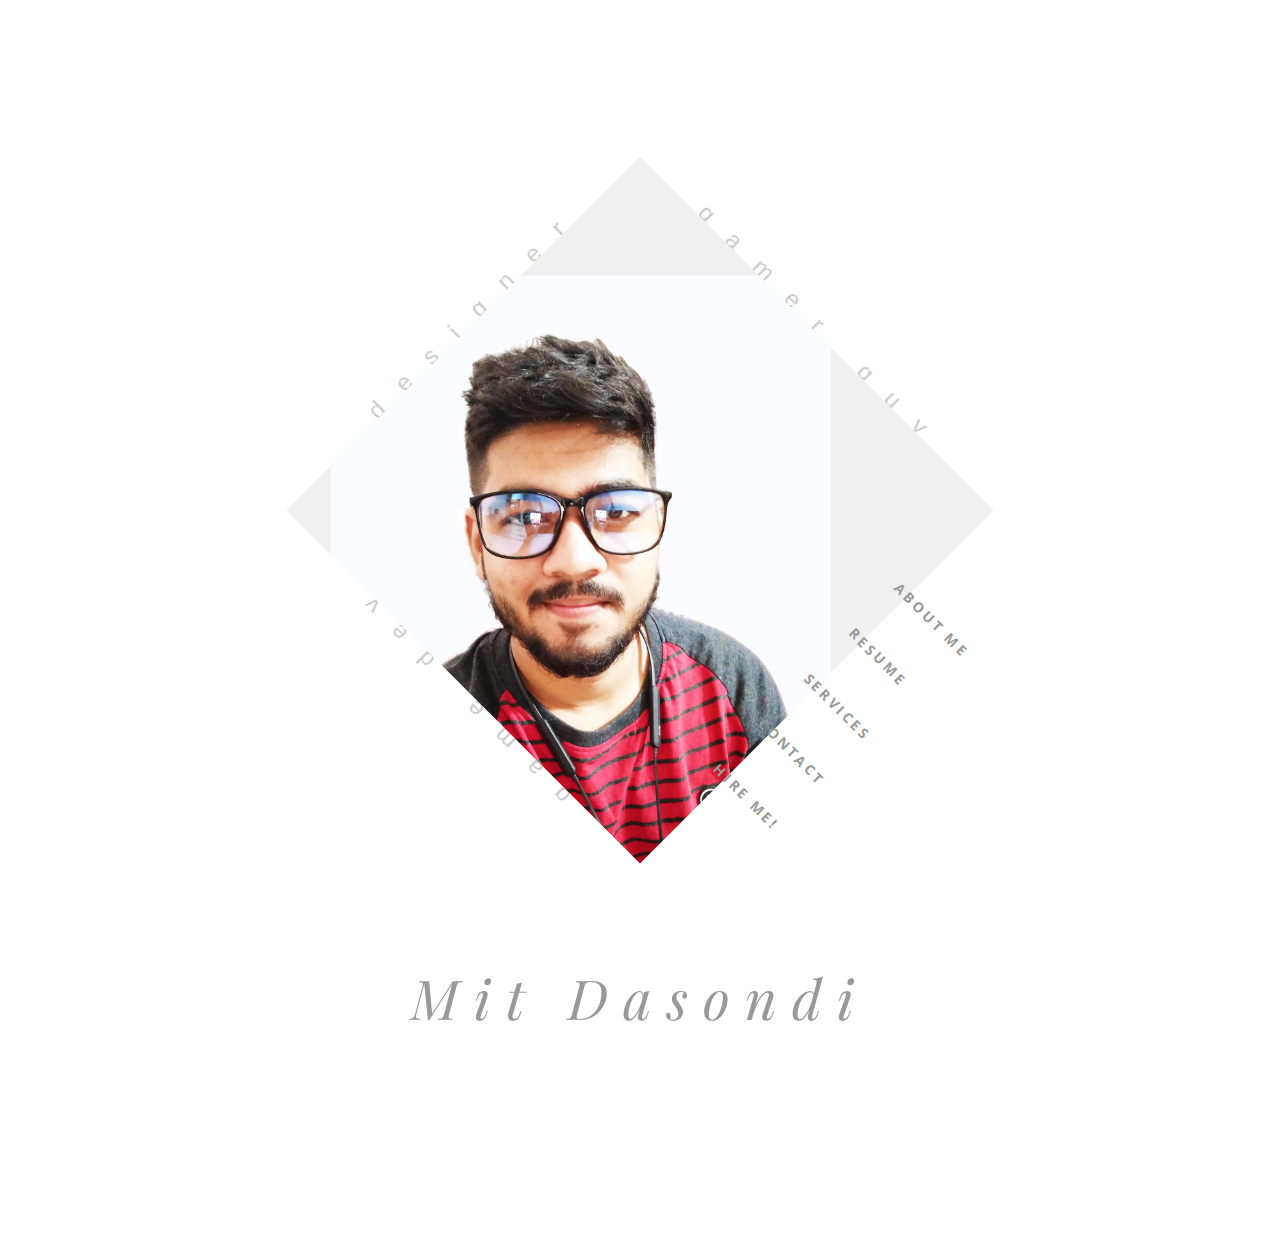
==== commit 3014bae6: "updated cv" ====
--- a/index.html
+++ b/index.html
@@ -202,7 +202,7 @@
 									<li>
 										<div class='inner' >
 											<h4>Age</h4>
-											<p>21 Years</p>
+											<p>23 Years</p>
 										</div>
 									</li>
 									<li>
@@ -224,7 +224,7 @@
 
 								<a href='mailto:mitdasondi@ymail' class='symp-btn' >Hire Me For Work</a>
 
-								<a href='https://drive.google.com/file/d/1sa4VsZcx4-qO3NcAzPfPkveryilPaoWG/view?usp=sharing' class='symp-btn link-btn' ><i class='ion-ios-download' ></i>Download Resume</a>
+								<a href='https://drive.google.com/file/d/1sa4VsZcx4-qO3NcAzPfPkveryilPaoWG/view?usp=sharing' target="_blank" class='symp-btn link-btn' ><i class='ion-ios-download' ></i>Download Resume</a>
 
 							</div>
 
@@ -429,28 +429,28 @@
 
 							<div class='col-md-3 col-sm-6 funfact' >
 								<div class='content' >
-									<h4>2</h4>
+									<h4>3</h4>
 									<p>Awards Won</p>
 								</div>
 							</div>
 
 							<div class='col-md-3 col-sm-6 funfact' >
 								<div class='content' >
-									<h4>4</h4>
+									<h4>7</h4>
 									<p>Happy Customers</p>
 								</div>
 							</div>
 
 							<div class='col-md-3 col-sm-6 funfact' >
 								<div class='content' >
-									<h4>6</h4>
+									<h4>7</h4>
 									<p>Projects Done</p>
 								</div>
 							</div>
 
 							<div class='col-md-3 col-sm-6 funfact' >
 								<div class='content' >
-									<h4>42+</h4>
+									<h4>48+</h4>
 									<p>Games Played</p>
 								</div>
 							</div>
@@ -486,13 +486,13 @@
 										</a>
 									</li>
 									<li>
-										<a href='https://www.linkedin.com/in/mit-d-528670113/' >
+										<a href='https://www.linkedin.com/in/mitdasondi/' >
 
 											<i class='ion-social-linkedin' ></i>
 										</a>
 									</li>
 									<li>
-										<a href='https://www.instagram.com/mitdasondi/' >
+										<a href='https://www.instagram.com/mit.fbx/' >
 											<i class='ion-social-instagram' ></i>
 										</a>
 									</li>
@@ -622,8 +622,8 @@
 								<div class='timeline-content' >
 
 									<h4>Web Designer & Developer</h4>
-									<a href='http://abhisheckfurniture.net16.net'>
-									<span >abhishekfurniture.net16.net</span></a>
+									<a href='http://abhishekfurniture.net16.net'>
+									<span >abhishekfurniture</span></a>
 
 									<p>
 
@@ -761,14 +761,14 @@
 
 				<div class='timeline-desc' >
 
-					<h4>2019(jun-sep)</h4>
+					<h4>2019(jun-dec)</h4>
 
 				</div>
 
 				<div class='timeline-content' >
 
 					<h4>Web designing and Development</h4>
-					<p>currently hired for <a href="">Techcrest</a></p><span>at the edge of finishig my website!!</span>
+					<p>for Techcrest</a></p><span>finished!!</span>
 
 					<p>
 
@@ -777,9 +777,50 @@
 				</div>
 
 			</li>
-
-
-
+				
+				
+				
+				<li>
+					<div class='timeline-desc' >
+
+						<h4>2020(jan -jun)</h4>
+
+					</div>
+
+					<div class='timeline-content' >
+
+						<h4>graphic designing webd and video editing </h4>
+						<p>done various small graphic and web design projects including banners posters hordings ,instagram posts logos, also done some video editing work and web dev as well :) also done one project on #react.js </p>
+						<span>That CORONA PERIOD tho :'(</span>
+
+					<p>
+
+					</p>
+
+				</div>
+			</li>
+
+
+			<li class='inverse' >
+
+				<div class='timeline-desc' >
+
+					<h4>2020(jun-sep)</h4>
+
+				</div>
+
+				<div class='timeline-content' >
+
+					<h4>mobile game designing</h4>
+					<p>for Beekay infotech</a></p><span>designing game for ios and android both :)</span>
+
+					<p>
+
+					</p>
+
+				</div>
+
+			</li>
 							<!--changes-->
 
 							<!-- here-->
